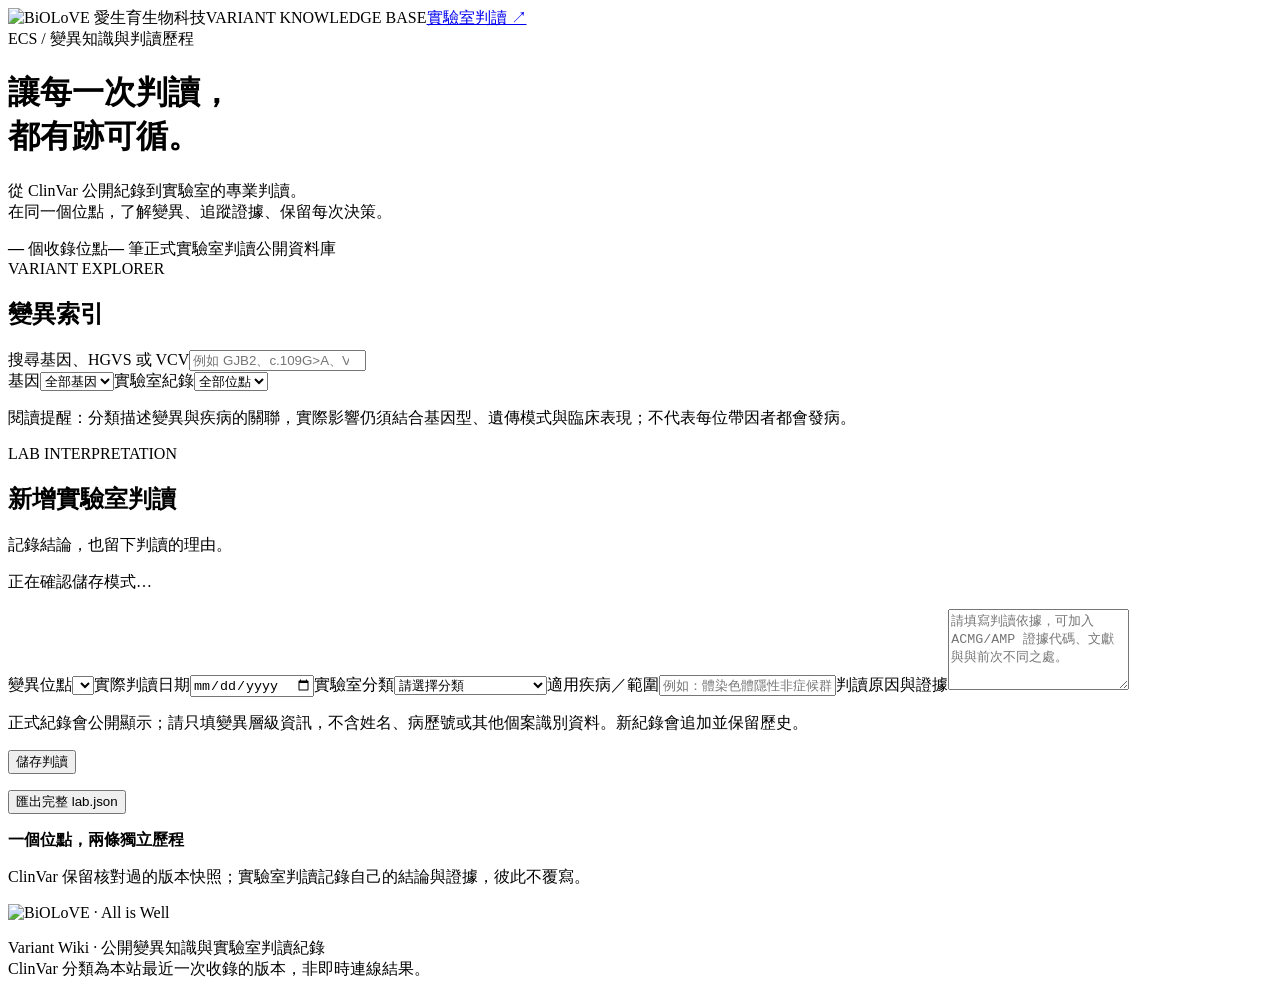
==== template.html @ bb215977 "Publish BiOLoVE Variant Wiki homepage and project guide" ====
<!doctype html>
<html lang="zh-Hant">
<head><meta charset="utf-8"><meta name="viewport" content="width=device-width, initial-scale=1"><title>BiOLoVE｜Variant Wiki 變異判讀資料庫</title><link rel="icon" href="assets/biolove-2.png"><link rel="stylesheet" href="assets/style.css"><script src="assets/app.js" defer></script></head>
<body>
<header class="site-header"><div class="wrap nav"><img class="brand" src="assets/biolove-3.png" alt="BiOLoVE 愛生育生物科技"><span class="nav-title">VARIANT KNOWLEDGE BASE</span><a href="#lab-panel" class="nav-link">實驗室判讀 ↗</a></div></header>
<div class="hero"><div class="wrap"><div class="eyebrow">ECS / 變異知識與判讀歷程</div><h1>讓每一次判讀，<br><span>都有跡可循。</span></h1><p>從 ClinVar 公開紀錄到實驗室的專業判讀。<br>在同一個位點，了解變異、追蹤證據、保留每次決策。</p><div class="hero-meta"><span><b id="variant-total">—</b> 個收錄位點</span><span><b id="lab-total">—</b> 筆正式實驗室判讀</span><span class="public-tag">公開資料庫</span></div></div></div>
<main class="wrap workspace"><div class="index-panel"><div class="section-title"><div class="eyebrow">VARIANT EXPLORER</div><h2>變異索引</h2></div><div class="search-bar"><label for="query">搜尋基因、HGVS 或 VCV</label><input id="query" type="search" placeholder="例如 GJB2、c.109G>A、VCV000017023"><div class="filters"><label>基因<select id="gene-filter"><option value="">全部基因</option></select></label><label>實驗室紀錄<select id="lab-filter"><option value="">全部位點</option><option value="yes">已有判讀</option><option value="no">尚無判讀</option></select></label></div></div><p id="count" role="status"></p><div id="records">
<!-- RECORDS -->
</div><p id="no-results" class="empty" hidden>沒有符合的位點，請更換搜尋字詞或篩選條件。</p><p class="reading-note">閱讀提醒：分類描述變異與疾病的關聯，實際影響仍須結合基因型、遺傳模式與臨床表現；不代表每位帶因者都會發病。</p></div>
<aside id="lab-panel"><div class="form-card"><div class="eyebrow">LAB INTERPRETATION</div><h2>新增實驗室判讀</h2><p class="muted">記錄結論，也留下判讀的理由。</p><p id="storage-mode" role="status" class="mode">正在確認儲存模式…</p><form id="lab-form"><label>變異位點<select id="lab-variant" name="accession" required></select></label><label>實際判讀日期<input id="lab-date" name="date" type="date" required></label><label>實驗室分類<select name="classification" required><option value="">請選擇分類</option><option>Pathogenic</option><option>Likely pathogenic</option><option>Uncertain significance</option><option>Likely benign</option><option>Benign</option></select></label><label>適用疾病／範圍<input name="scope" maxlength="500" placeholder="例如：體染色體隱性非症候群性聽損" required></label><label>判讀原因與證據<textarea name="note" rows="5" maxlength="12000" placeholder="請填寫判讀依據，可加入 ACMG/AMP 證據代碼、文獻與與前次不同之處。" required></textarea></label><p class="form-help">正式紀錄會公開顯示；請只填變異層級資訊，不含姓名、病歷號或其他個案識別資料。新紀錄會追加並保留歷史。</p><button id="save-button" class="primary" type="submit">儲存判讀</button><p id="form-message" role="status" aria-live="polite"></p></form><div class="draft-tools"><button id="export-lab" type="button" class="secondary">匯出完整 lab.json</button><button id="sync-drafts" type="button" class="text-button" hidden>將本機草稿寫入專案</button><p id="draft-count" class="muted"></p></div></div><div class="side-note"><b>一個位點，兩條獨立歷程</b><p>ClinVar 保留核對過的版本快照；實驗室判讀記錄自己的結論與證據，彼此不覆寫。</p></div></aside></main>
<footer class="wrap"><img src="assets/biolove-1.png" alt="BiOLoVE · All is Well"><p>Variant Wiki · 公開變異知識與實驗室判讀紀錄<br>ClinVar 分類為本站最近一次收錄的版本，非即時連線結果。</p></footer>
<!-- STATE -->
</body></html>
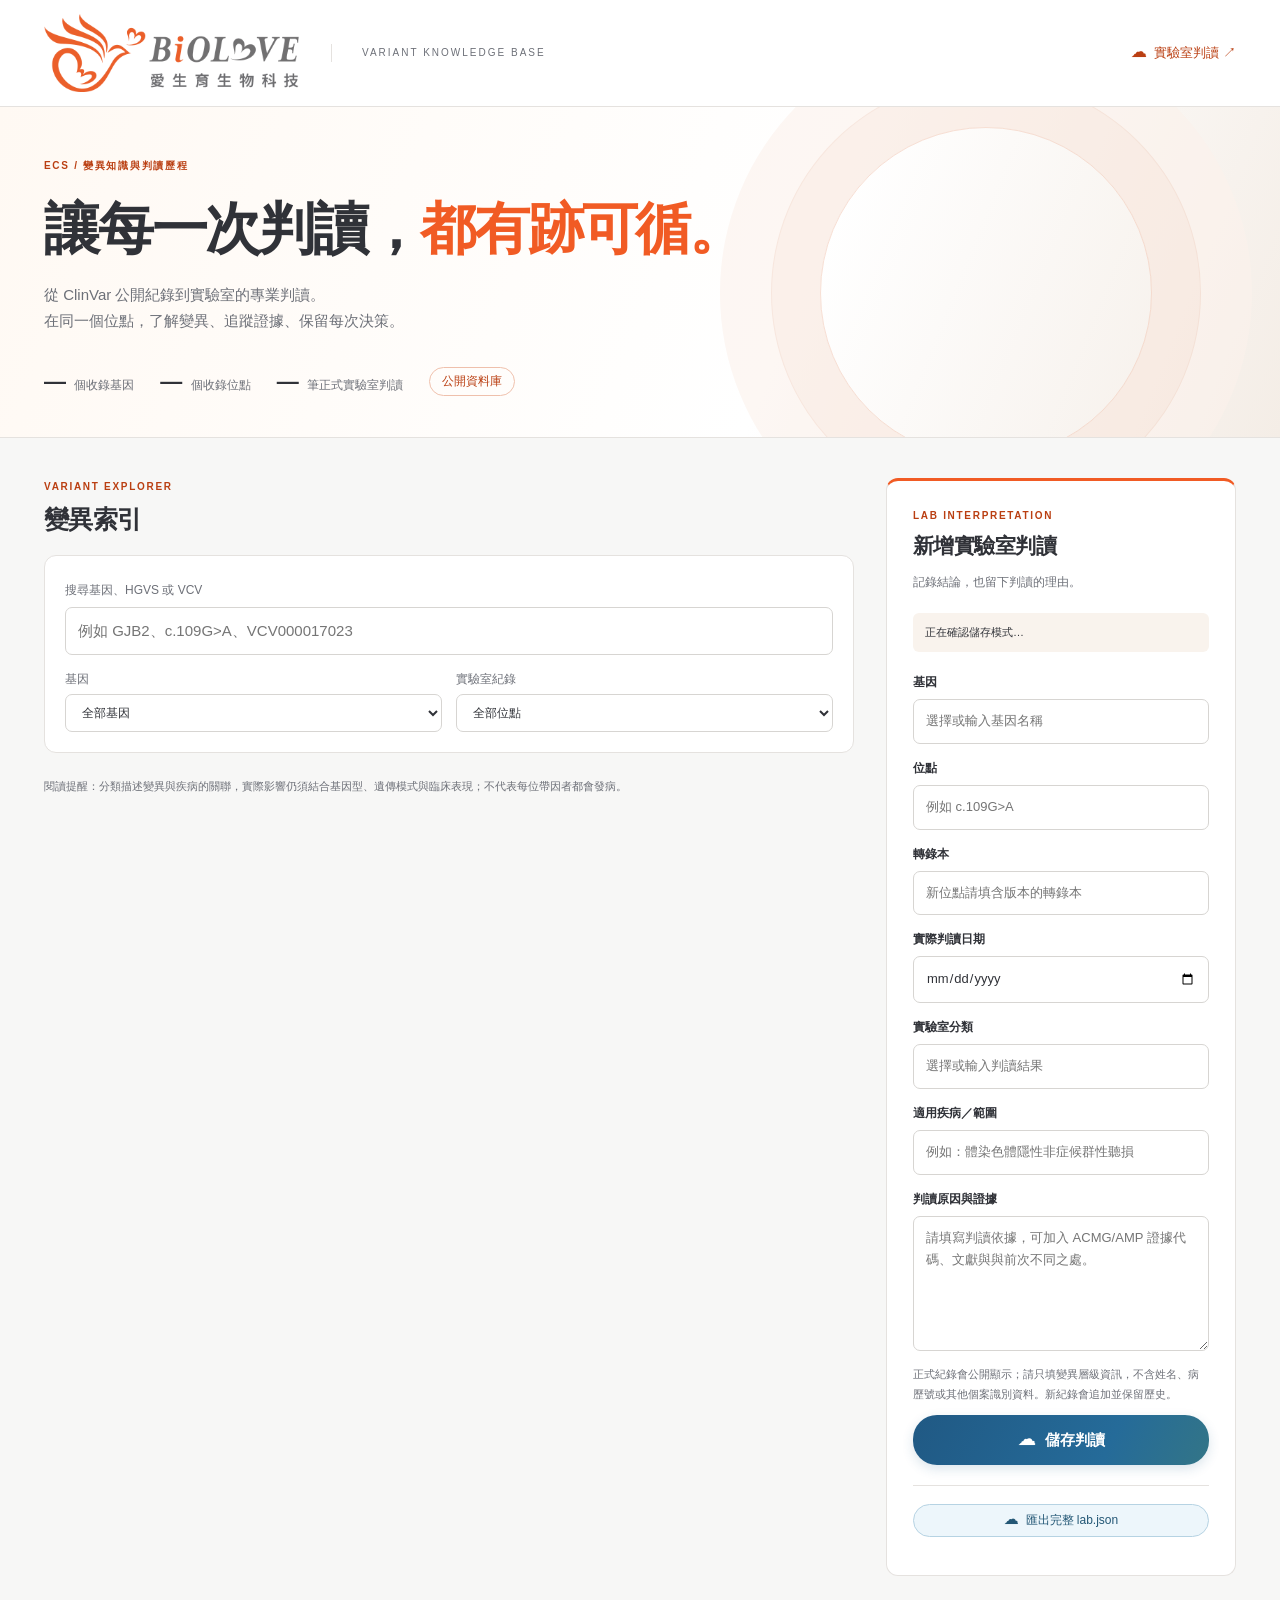
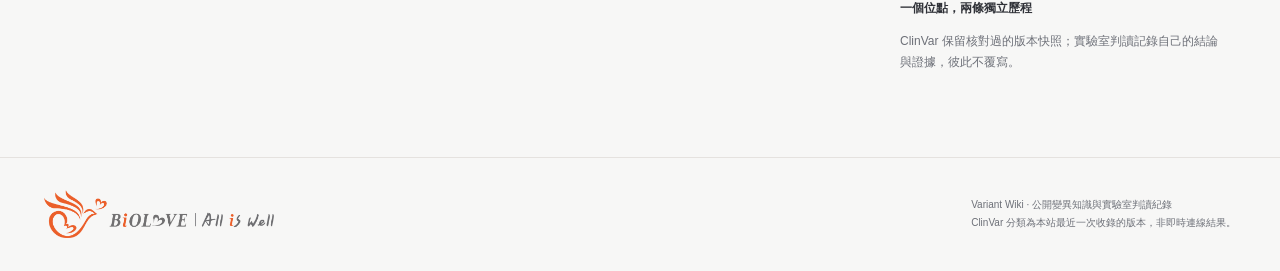
==== commit 76701289: "Support new laboratory variants and gene counts" ====
--- a/template.html
+++ b/template.html
@@ -3,11 +3,13 @@
 <head><meta charset="utf-8"><meta name="viewport" content="width=device-width, initial-scale=1"><title>BiOLoVE｜Variant Wiki 變異判讀資料庫</title><link rel="icon" href="assets/biolove-2.png"><link rel="stylesheet" href="assets/style.css"><script src="assets/app.js" defer></script></head>
 <body>
 <header class="site-header"><div class="wrap nav"><img class="brand" src="assets/biolove-3.png" alt="BiOLoVE 愛生育生物科技"><span class="nav-title">VARIANT KNOWLEDGE BASE</span><a href="#lab-panel" class="nav-link">實驗室判讀 ↗</a></div></header>
-<div class="hero"><div class="wrap"><div class="eyebrow">ECS / 變異知識與判讀歷程</div><h1>讓每一次判讀，<br><span>都有跡可循。</span></h1><p>從 ClinVar 公開紀錄到實驗室的專業判讀。<br>在同一個位點，了解變異、追蹤證據、保留每次決策。</p><div class="hero-meta"><span><b id="variant-total">—</b> 個收錄位點</span><span><b id="lab-total">—</b> 筆正式實驗室判讀</span><span class="public-tag">公開資料庫</span></div></div></div>
+<div class="hero"><div class="wrap"><div class="eyebrow">ECS / 變異知識與判讀歷程</div><h1>讓每一次判讀，<span>都有跡可循。</span></h1><p>從 ClinVar 公開紀錄到實驗室的專業判讀。<br>在同一個位點，了解變異、追蹤證據、保留每次決策。</p><div class="hero-meta"><span><b id="gene-total">—</b> 個收錄基因</span><span><b id="variant-total">—</b> 個收錄位點</span><span><b id="lab-total">—</b> 筆正式實驗室判讀</span><span class="public-tag">公開資料庫</span></div></div></div>
 <main class="wrap workspace"><div class="index-panel"><div class="section-title"><div class="eyebrow">VARIANT EXPLORER</div><h2>變異索引</h2></div><div class="search-bar"><label for="query">搜尋基因、HGVS 或 VCV</label><input id="query" type="search" placeholder="例如 GJB2、c.109G>A、VCV000017023"><div class="filters"><label>基因<select id="gene-filter"><option value="">全部基因</option></select></label><label>實驗室紀錄<select id="lab-filter"><option value="">全部位點</option><option value="yes">已有判讀</option><option value="no">尚無判讀</option></select></label></div></div><p id="count" role="status"></p><div id="records">
 <!-- RECORDS -->
 </div><p id="no-results" class="empty" hidden>沒有符合的位點，請更換搜尋字詞或篩選條件。</p><p class="reading-note">閱讀提醒：分類描述變異與疾病的關聯，實際影響仍須結合基因型、遺傳模式與臨床表現；不代表每位帶因者都會發病。</p></div>
-<aside id="lab-panel"><div class="form-card"><div class="eyebrow">LAB INTERPRETATION</div><h2>新增實驗室判讀</h2><p class="muted">記錄結論，也留下判讀的理由。</p><p id="storage-mode" role="status" class="mode">正在確認儲存模式…</p><form id="lab-form"><label>變異位點<select id="lab-variant" name="accession" required></select></label><label>實際判讀日期<input id="lab-date" name="date" type="date" required></label><label>實驗室分類<select name="classification" required><option value="">請選擇分類</option><option>Pathogenic</option><option>Likely pathogenic</option><option>Uncertain significance</option><option>Likely benign</option><option>Benign</option></select></label><label>適用疾病／範圍<input name="scope" maxlength="500" placeholder="例如：體染色體隱性非症候群性聽損" required></label><label>判讀原因與證據<textarea name="note" rows="5" maxlength="12000" placeholder="請填寫判讀依據，可加入 ACMG/AMP 證據代碼、文獻與與前次不同之處。" required></textarea></label><p class="form-help">正式紀錄會公開顯示；請只填變異層級資訊，不含姓名、病歷號或其他個案識別資料。新紀錄會追加並保留歷史。</p><button id="save-button" class="primary" type="submit">儲存判讀</button><p id="form-message" role="status" aria-live="polite"></p></form><div class="draft-tools"><button id="export-lab" type="button" class="secondary">匯出完整 lab.json</button><button id="sync-drafts" type="button" class="text-button" hidden>將本機草稿寫入專案</button><p id="draft-count" class="muted"></p></div></div><div class="side-note"><b>一個位點，兩條獨立歷程</b><p>ClinVar 保留核對過的版本快照；實驗室判讀記錄自己的結論與證據，彼此不覆寫。</p></div></aside></main>
+<aside id="lab-panel"><div class="form-card"><div class="eyebrow">LAB INTERPRETATION</div><h2>新增實驗室判讀</h2><p class="muted">記錄結論，也留下判讀的理由。</p><p id="storage-mode" role="status" class="mode">正在確認儲存模式…</p><form id="lab-form"><label>基因<input name="gene" list="genes" placeholder="選擇或輸入基因名稱" required maxlength="80"></label><datalist id="genes"></datalist>
+<label>位點<input name="hgvs" list="sites" placeholder="例如 c.109G&gt;A" required maxlength="200"></label><datalist id="sites"></datalist>
+<label>轉錄本<input name="transcript" list="transcripts" placeholder="新位點請填含版本的轉錄本" maxlength="100"></label><datalist id="transcripts"></datalist><label>實際判讀日期<input id="lab-date" name="date" type="date" required></label><label>實驗室分類<input name="classification" required maxlength="200" list="classes" placeholder="選擇或輸入判讀結果"><datalist id="classes"><option>Pathogenic</option><option>Likely pathogenic</option><option>Uncertain significance</option><option>Likely benign</option><option>Benign</option></datalist></label><label>適用疾病／範圍<input name="scope" maxlength="500" placeholder="例如：體染色體隱性非症候群性聽損" required></label><label>判讀原因與證據<textarea name="note" rows="5" maxlength="12000" placeholder="請填寫判讀依據，可加入 ACMG/AMP 證據代碼、文獻與與前次不同之處。" required></textarea></label><p class="form-help">正式紀錄會公開顯示；請只填變異層級資訊，不含姓名、病歷號或其他個案識別資料。新紀錄會追加並保留歷史。</p><button id="save-button" class="primary" type="submit">儲存判讀</button><p id="form-message" role="status" aria-live="polite"></p></form><div class="draft-tools"><button id="export-lab" type="button" class="secondary">匯出完整 lab.json</button><button id="sync-drafts" type="button" class="text-button" hidden>將本機草稿寫入專案</button><p id="draft-count" class="muted"></p></div></div><div class="side-note"><b>一個位點，兩條獨立歷程</b><p>ClinVar 保留核對過的版本快照；實驗室判讀記錄自己的結論與證據，彼此不覆寫。</p></div></aside></main>
 <footer class="wrap"><img src="assets/biolove-1.png" alt="BiOLoVE · All is Well"><p>Variant Wiki · 公開變異知識與實驗室判讀紀錄<br>ClinVar 分類為本站最近一次收錄的版本，非即時連線結果。</p></footer>
 <!-- STATE -->
 </body></html>
--- a/assets/style.css
+++ b/assets/style.css
@@ -0,0 +1,9 @@
+:root{--orange:#f15b24;--orange-dark:#ba3f12;--ink:#303238;--muted:#6d7078;--line:#e5e2df;--warm:#fbf8f5}*{box-sizing:border-box}body{margin:0;color:var(--ink);background:#f7f7f6;font:15px/1.75 -apple-system,BlinkMacSystemFont,"Segoe UI","PingFang TC",sans-serif}button,input,select,textarea{font:inherit}button,a,input,select,textarea{outline-offset:4px}a{color:var(--orange-dark);text-underline-offset:3px}button{cursor:pointer}.wrap{max-width:1380px;margin:auto;padding-left:44px;padding-right:44px}.site-header{background:#fff;border-bottom:1px solid var(--line)}.nav{height:106px;display:flex;align-items:center;gap:32px}.brand{width:255px;height:auto}.nav-title{font-size:10px;letter-spacing:.2em;color:var(--muted);border-left:1px solid var(--line);padding-left:30px}.nav-link{margin-left:auto;font-size:13px;text-decoration:none}.hero{position:relative;background:linear-gradient(112deg,#fff9f3,#fff 62%,#f4ede6);border-bottom:1px solid var(--line);overflow:hidden}.hero .wrap{padding-top:50px;padding-bottom:36px;position:relative;z-index:1}.hero:after{content:"";position:absolute;right:10%;top:20px;width:330px;height:330px;border:1px solid #f4ccba;border-radius:50%;box-shadow:0 0 0 48px #f9e7dd,0 0 0 49px #f3d7c9,0 0 0 100px #fcf2ec;opacity:.6;pointer-events:none}.eyebrow{font-size:10px;font-weight:700;letter-spacing:.17em;color:var(--orange-dark)}h1{font-size:clamp(32px,4.3vw,56px);line-height:1.35;letter-spacing:-.04em;font-weight:650;margin:16px 0}h1 span{color:var(--orange)}.hero p{color:var(--muted);margin:14px 0 28px;position:relative;max-width:600px}.hero-meta{display:flex;align-items:center;gap:26px;font-size:12px;color:var(--muted)}.hero-meta b{color:var(--ink);font-size:22px;margin-right:5px}.public-tag{padding:3px 12px;border:1px solid #efc0ac;border-radius:20px;color:var(--orange-dark)}.workspace{display:grid;grid-template-columns:minmax(0,1fr) 350px;gap:32px;padding-top:40px;padding-bottom:50px}h2{font-size:25px;line-height:1.4;margin:6px 0 18px;letter-spacing:-.025em}h3{font-size:16px;margin:0 0 14px}h4{font-size:14px;margin:5px 0}.search-bar{background:#fff;border:1px solid var(--line);padding:20px;border-radius:12px}.search-bar>label{font-size:12px;color:var(--muted)}input,select,textarea{width:100%;padding:10px 12px;color:var(--ink);background:#fff;border:1px solid #d7d5d2;border-radius:7px;min-width:0}input:focus,select:focus,textarea:focus{border-color:var(--orange);outline:2px solid #f9d1bf}textarea{resize:vertical}.filters{display:flex;gap:14px;margin-top:14px}.filters label{flex:1;font-size:12px;color:var(--muted)}.filters select{display:block;margin-top:4px}#query{margin-top:5px}#count{font-size:12px;color:var(--muted);margin:18px 0 10px}.variant{border:1px solid var(--line);background:#fff;border-radius:12px;margin:12px 0;overflow:hidden}.variant[open]{border-color:#e4bea9;box-shadow:0 4px 20px #47332006}summary{list-style:none;cursor:pointer;display:flex;align-items:start;gap:16px;padding:23px 20px}summary::-webkit-details-marker{display:none}summary:after{content:'＋';color:var(--orange);margin-left:auto;font-size:20px}.variant[open]>summary:after{content:'−'}.gene{font-size:12px;color:var(--orange-dark);background:#fff1e9;padding:3px 9px;border-radius:5px;margin-top:4px;font-weight:700;min-width:63px;text-align:center}.variant-id{flex:1;min-width:0}.variant-id strong{font-family:ui-monospace,monospace;font-size:19px}.variant-id small{display:block;font-size:10px;color:var(--muted);line-height:1.7;margin-top:6px;overflow-wrap:anywhere}.summary-class{max-width:180px;padding-top:4px}.summary-class>small{display:block;margin-top:5px;font-size:10px;color:var(--muted)}.badge{display:inline-block;padding:3px 9px;border-radius:5px;font-size:11px;font-weight:600;line-height:1.6;background:#eee}.red{color:#993e26;background:#fce8df}.amber{color:#8b641e;background:#faf0d6}.green{color:#376a56;background:#e5f0e8}.variant-body{padding:0 24px 26px}.explanation{border-top:1px solid var(--line);padding-top:24px}.explanation p{font-size:14px}.impact{background:var(--warm);border-left:3px solid var(--orange);padding:12px 16px;margin:16px 0}.impact b{font-size:12px;color:var(--orange-dark)}.impact p{margin:5px 0}.context{color:var(--muted)}small{font-size:11px;color:var(--muted)}.comparison{display:grid;grid-template-columns:1fr 1fr;background:#f7f7f6;margin:24px 0;border-radius:8px}.comparison>div{padding:14px 18px}.comparison>div+div{border-left:1px solid var(--line)}.comparison small{display:block;font-size:10px;margin-bottom:5px}.timelines{display:grid;grid-template-columns:1fr 1fr;gap:24px}.timelines>div{min-width:0}.timelines h3 span{color:var(--muted);font-size:11px}.lab-heading{display:flex;flex-wrap:wrap;align-items:baseline;gap:10px;justify-content:space-between}.event{border-left:2px solid #e6d4c8;padding:0 0 3px 14px;margin:18px 0 24px}.event p{font-size:12px;overflow-wrap:anywhere}.event small{font-size:10px}.empty{padding:18px;background:var(--warm);border:1px dashed #ded5ce;border-radius:8px;color:var(--muted);font-size:13px}.multiline{white-space:pre-wrap}.text-button{background:none;border:0;padding:0;color:var(--orange-dark);font-size:12px;text-decoration:underline;text-underline-offset:3px}.form-card{background:#fff;border:1px solid var(--line);border-top:3px solid var(--orange);padding:26px;border-radius:12px}.form-card h2{font-size:21px;margin-bottom:3px}.muted{font-size:12px;color:var(--muted)}.mode{font-size:11px;background:#f9f3ed;padding:10px 12px;border-radius:6px;margin:20px 0}.form-card label{display:block;font-size:12px;font-weight:600;margin:14px 0}.form-card label input,.form-card label select,.form-card label textarea{display:block;margin-top:6px;font-weight:400;font-size:13px}.form-help{font-size:11px;color:var(--muted)}.primary{width:100%;color:#fff;background:var(--orange);border:0;border-radius:7px;padding:12px;font-weight:600}.primary:hover{background:var(--orange-dark)}button:disabled{opacity:.55;cursor:wait}.secondary{width:100%;background:white;border:1px solid var(--line);color:var(--ink);border-radius:6px;padding:9px;font-size:12px}.draft-tools{border-top:1px solid var(--line);margin-top:20px;padding-top:18px}.draft-tools .text-button{margin-top:12px}#form-message{font-size:12px;white-space:pre-wrap}.error{color:#a12623}.success{color:#276343}.side-note{padding:22px 14px;font-size:12px;color:var(--muted)}.side-note b{color:var(--ink)}.reading-note{font-size:11px;color:var(--muted);margin-top:24px}footer{display:flex;align-items:center;justify-content:space-between;border-top:1px solid var(--line);padding-top:28px;padding-bottom:30px;gap:32px}footer img{width:230px;max-width:50%;height:auto}footer p{font-size:10px;color:var(--muted)}[hidden]{display:none!important}.draft-tag{font-size:10px;background:#faeac8;color:#77561f;padding:2px 6px;border-radius:4px}@media(min-width:1100px){aside{align-self:start;position:sticky;top:24px}}@media(max-width:1050px){.wrap{padding-left:24px;padding-right:24px}.workspace{grid-template-columns:minmax(0,1fr) 310px;gap:20px}.nav-title{display:none}.hero:after{right:-100px;opacity:.35}.timelines{grid-template-columns:1fr}.summary-class{max-width:140px}summary{gap:10px;padding:18px 14px}.gene{min-width:0}.form-card{padding:20px}}@media(max-width:760px){.workspace{grid-template-columns:1fr}.nav{height:82px}.brand{width:210px}.nav-link{font-size:11px}.hero .wrap{padding-top:32px}.hero-meta{gap:14px;flex-wrap:wrap}.hero-meta b{font-size:18px}.hero:after{display:none}.summary-class{max-width:130px}.variant-id strong{font-size:16px}.variant-body{padding:0 18px 20px}.comparison>div{padding:12px}.hero p{font-size:13px}.workspace{padding-top:28px}.form-card{padding:24px}footer{flex-direction:column;align-items:start;gap:12px}footer img{max-width:80%}.nav-link{white-space:nowrap}}
+
+.hero h1 {white-space:nowrap;font-size:clamp(18px,5.2vw,56px)}
+.hero-meta {flex-wrap:wrap}
+.primary,.secondary,.nav-link,.add-lab {border-radius:24px}
+.primary {background:linear-gradient(115deg,#205984,#256b99 66%,#337587);box-shadow:0 4px 12px #215d8729}
+.primary:hover {background:#174c70}
+.primary::before,.secondary::before,.add-lab::before,.nav-link::before {content:"☁";display:inline-block;margin-right:.45em;font:1.25em/1 system-ui}
+.secondary,.add-lab {background:#edf6fb;color:#235775;border:1px solid #b6d3e3;padding:5px 12px}
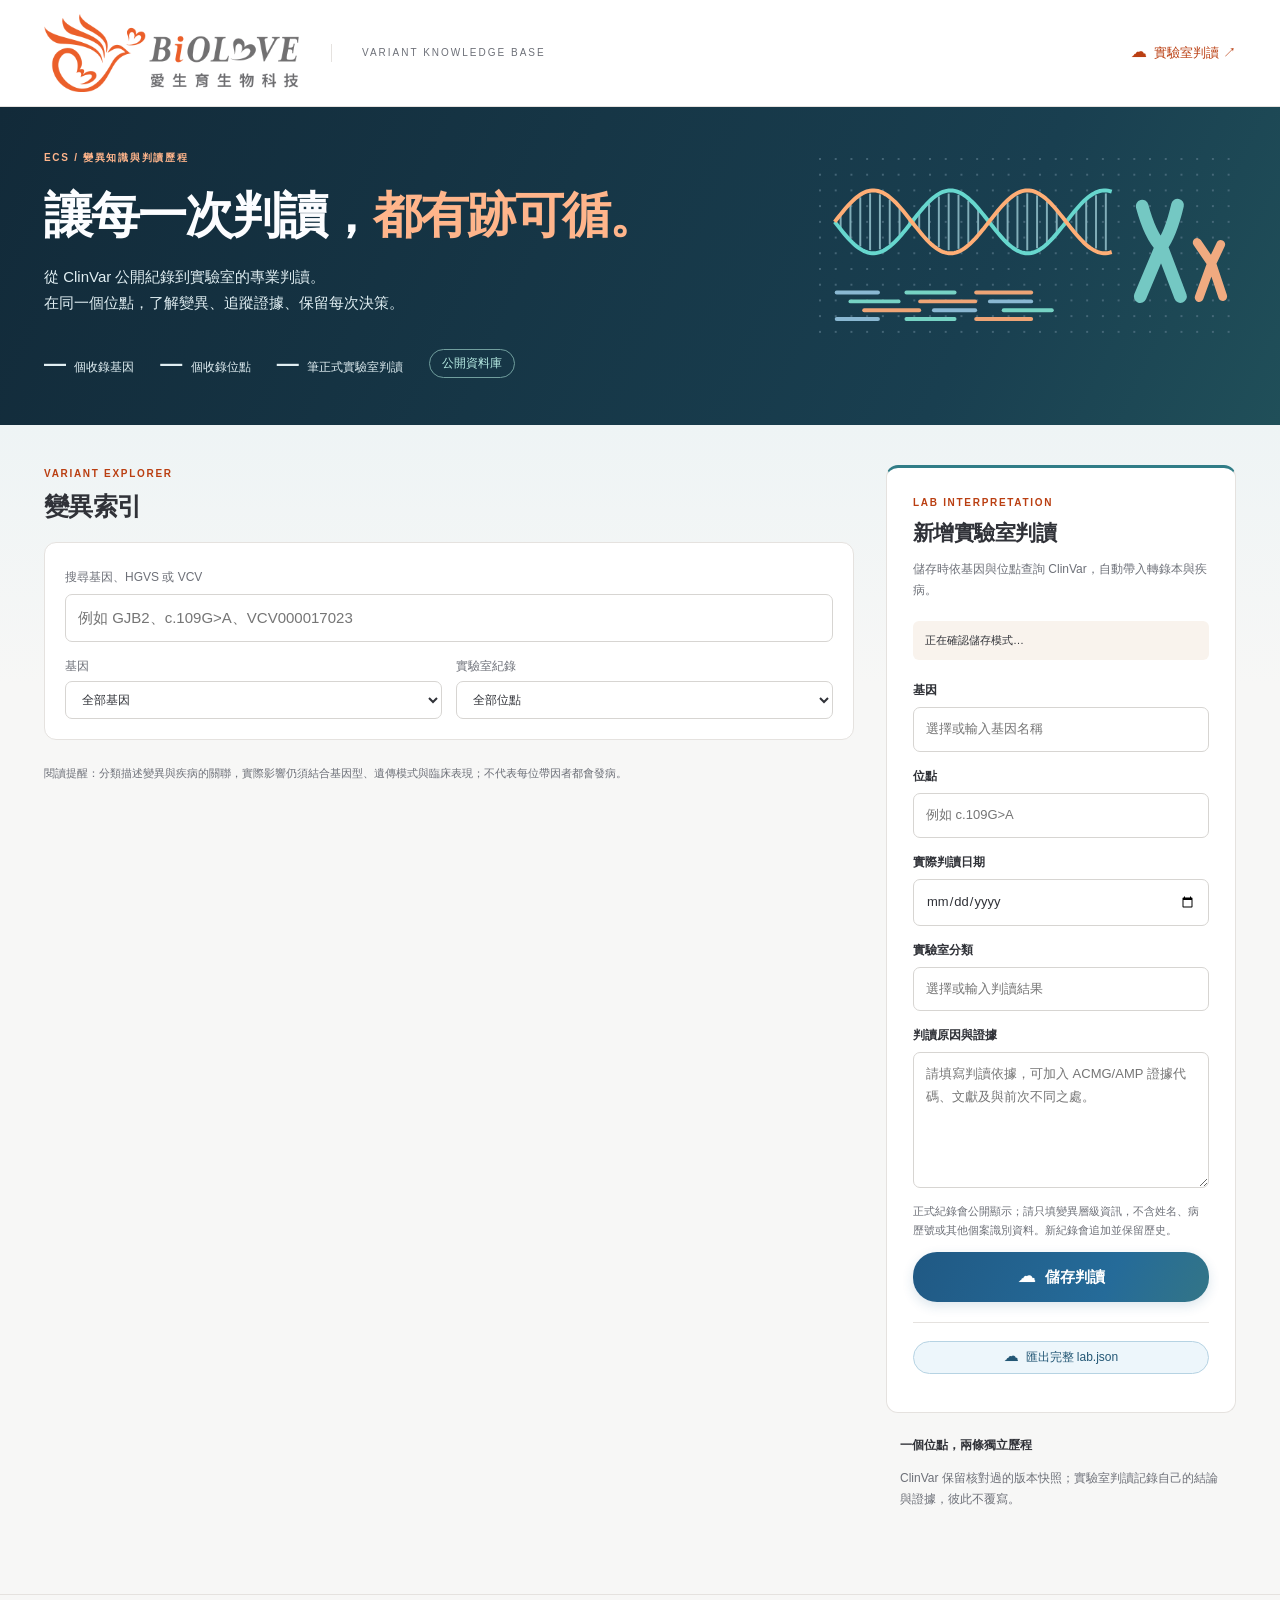
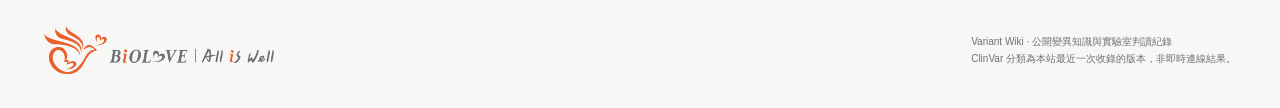
==== commit b66618d1: "Publish genomics design and simplified entry form" ====
--- a/template.html
+++ b/template.html
@@ -1,15 +1,15 @@
 <!doctype html>
 <html lang="zh-Hant">
-<head><meta charset="utf-8"><meta name="viewport" content="width=device-width, initial-scale=1"><title>BiOLoVE｜Variant Wiki 變異判讀資料庫</title><link rel="icon" href="assets/biolove-2.png"><link rel="stylesheet" href="assets/style.css"><script src="assets/app.js" defer></script></head>
+<head><meta charset="utf-8"><meta name="viewport" content="width=device-width, initial-scale=1"><title>BiOLoVE｜Variant Wiki 變異判讀資料庫</title><link rel="icon" href="assets/biolove-2.png"><link rel="stylesheet" href="assets/style.css"><script src="assets/clinvar.js" defer></script><script src="assets/app.js" defer></script></head>
 <body>
 <header class="site-header"><div class="wrap nav"><img class="brand" src="assets/biolove-3.png" alt="BiOLoVE 愛生育生物科技"><span class="nav-title">VARIANT KNOWLEDGE BASE</span><a href="#lab-panel" class="nav-link">實驗室判讀 ↗</a></div></header>
-<div class="hero"><div class="wrap"><div class="eyebrow">ECS / 變異知識與判讀歷程</div><h1>讓每一次判讀，<span>都有跡可循。</span></h1><p>從 ClinVar 公開紀錄到實驗室的專業判讀。<br>在同一個位點，了解變異、追蹤證據、保留每次決策。</p><div class="hero-meta"><span><b id="gene-total">—</b> 個收錄基因</span><span><b id="variant-total">—</b> 個收錄位點</span><span><b id="lab-total">—</b> 筆正式實驗室判讀</span><span class="public-tag">公開資料庫</span></div></div></div>
+<div class="hero"><div class="wrap"><div class="eyebrow">ECS / 變異知識與判讀歷程</div><h1>讓每一次判讀，<span>都有跡可循。</span></h1><p>從 ClinVar 公開紀錄到實驗室的專業判讀。<br>在同一個位點，了解變異、追蹤證據、保留每次決策。</p><svg class="genome-art" viewBox="0 0 430 190" aria-hidden="true"><defs><pattern id="grid" width="16" height="16" patternUnits="userSpaceOnUse"><circle cx="1" cy="1" r="1" fill="#527384"/></pattern></defs><rect width="430" height="190" fill="url(#grid)"/><g fill="none" stroke="#82aeb9" stroke-width="2"><path d="M22 58.1 V71.9"/><path d="M32 47.7 V82.3"/><path d="M42 40.0 V90.0"/><path d="M52 36.2 V93.8"/><path d="M62 37.0 V93.0"/><path d="M72 42.3 V87.7"/><path d="M82 51.1 V78.9"/><path d="M92 62.1 V67.9"/><path d="M102 73.5 V56.5"/><path d="M112 83.6 V46.4"/><path d="M122 90.8 V39.2"/><path d="M132 93.9 V36.1"/><path d="M142 92.5 V37.5"/><path d="M152 86.7 V43.3"/><path d="M162 77.4 V52.6"/><path d="M172 66.3 V63.7"/><path d="M182 54.9 V75.1"/><path d="M192 45.1 V84.9"/><path d="M202 38.4 V91.6"/><path d="M212 36.0 V94.0"/><path d="M222 38.1 V91.9"/><path d="M232 44.5 V85.5"/><path d="M242 54.1 V75.9"/><path d="M252 65.4 V64.6"/><path d="M262 76.7 V53.3"/><path d="M272 86.1 V43.9"/><path d="M282 92.2 V37.8"/><path d="M292 94.0 V36.0"/></g><polyline fill="none" stroke="#67d7ce" stroke-width="4" points="16,65.0 18,67.6 20,70.1 22,72.6 24,75.1 26,77.5 28,79.8 30,82.0 32,84.1 34,86.1 36,88.0 38,89.7 40,91.2 42,92.6 44,93.8 46,94.8 48,95.7 50,96.3 52,96.7 54,97.0 56,97.0 58,96.8 60,96.4 62,95.8 64,95.1 66,94.1 68,92.9 70,91.6 72,90.1 74,88.4 76,86.6 78,84.7 80,82.6 82,80.4 84,78.1 86,75.7 88,73.3 90,70.8 92,68.2 94,65.7 96,63.1 98,60.6 100,58.1 102,55.6 104,53.2 106,50.8 108,48.6 110,46.4 112,44.4 114,42.5 116,40.8 118,39.2 120,37.8 122,36.5 124,35.4 126,34.5 128,33.9 130,33.4 132,33.1 134,33.0 136,33.1 138,33.4 140,34.0 142,34.7 144,35.6 146,36.7 148,38.0 150,39.5 152,41.1 154,42.9 156,44.8 158,46.8 160,49.0 162,51.3 164,53.6 166,56.1 168,58.5 170,61.1 172,63.6 174,66.2 176,68.7 178,71.3 180,73.7 182,76.2 184,78.5 186,80.8 188,83.0 190,85.0 192,87.0 194,88.8 196,90.4 198,91.9 200,93.2 202,94.3 204,95.2 206,96.0 208,96.5 210,96.9 212,97.0 214,96.9 216,96.7 218,96.2 220,95.5 222,94.6 224,93.6 226,92.3 228,90.9 230,89.4 232,87.6 234,85.7 236,83.7 238,81.6 240,79.3 242,77.0 244,74.6 246,72.1 248,69.6 250,67.1 252,64.5 254,62.0 256,59.4 258,56.9 260,54.5 262,52.1 264,49.8 266,47.6 268,45.5 270,43.5 272,41.7 274,40.0 276,38.5 278,37.2 280,36.0 282,35.0 284,34.2 286,33.6 288,33.2 290,33.0 292,33.0 294,33.2 296,33.7 298,34.3"/><polyline fill="none" stroke="#ffae76" stroke-width="4" points="16,65.0 18,62.4 20,59.9 22,57.4 24,54.9 26,52.5 28,50.2 30,48.0 32,45.9 34,43.9 36,42.0 38,40.3 40,38.8 42,37.4 44,36.2 46,35.2 48,34.3 50,33.7 52,33.3 54,33.0 56,33.0 58,33.2 60,33.6 62,34.2 64,34.9 66,35.9 68,37.1 70,38.4 72,39.9 74,41.6 76,43.4 78,45.3 80,47.4 82,49.6 84,51.9 86,54.3 88,56.7 90,59.2 92,61.8 94,64.3 96,66.9 98,69.4 100,71.9 102,74.4 104,76.8 106,79.2 108,81.4 110,83.6 112,85.6 114,87.5 116,89.2 118,90.8 120,92.2 122,93.5 124,94.6 126,95.5 128,96.1 130,96.6 132,96.9 134,97.0 136,96.9 138,96.6 140,96.0 142,95.3 144,94.4 146,93.3 148,92.0 150,90.5 152,88.9 154,87.1 156,85.2 158,83.2 160,81.0 162,78.7 164,76.4 166,73.9 168,71.5 170,68.9 172,66.4 174,63.8 176,61.3 178,58.7 180,56.3 182,53.8 184,51.5 186,49.2 188,47.0 190,45.0 192,43.0 194,41.2 196,39.6 198,38.1 200,36.8 202,35.7 204,34.8 206,34.0 208,33.5 210,33.1 212,33.0 214,33.1 216,33.3 218,33.8 220,34.5 222,35.4 224,36.4 226,37.7 228,39.1 230,40.6 232,42.4 234,44.3 236,46.3 238,48.4 240,50.7 242,53.0 244,55.4 246,57.9 248,60.4 250,62.9 252,65.5 254,68.0 256,70.6 258,73.1 260,75.5 262,77.9 264,80.2 266,82.4 268,84.5 270,86.5 272,88.3 274,90.0 276,91.5 278,92.8 280,94.0 282,95.0 284,95.8 286,96.4 288,96.8 290,97.0 292,97.0 294,96.8 296,96.3 298,95.7"/><rect x="16" y="135" width="46" height="4" rx="2" fill="#8ab8d2"/><rect x="87" y="135" width="53" height="4" rx="2" fill="#76d3c4"/><rect x="158" y="135" width="60" height="4" rx="2" fill="#eda476"/><rect x="30" y="144" width="53" height="4" rx="2" fill="#76d3c4"/><rect x="101" y="144" width="60" height="4" rx="2" fill="#eda476"/><rect x="172" y="144" width="46" height="4" rx="2" fill="#8ab8d2"/><rect x="44" y="153" width="60" height="4" rx="2" fill="#eda476"/><rect x="115" y="153" width="46" height="4" rx="2" fill="#8ab8d2"/><rect x="186" y="153" width="53" height="4" rx="2" fill="#76d3c4"/><rect x="16" y="162" width="46" height="4" rx="2" fill="#8ab8d2"/><rect x="87" y="162" width="53" height="4" rx="2" fill="#76d3c4"/><rect x="158" y="162" width="60" height="4" rx="2" fill="#eda476"/><g fill="none" stroke-linecap="round"><path d="M329 49 Q337 79 349 91 L368 141 M365 48 Q358 78 348 91 L327 141" stroke="#74c8c3" stroke-width="13"/><path d="M385 86 L400 108 L411 141 M409 88 L399 109 L387 142" stroke="#f0aa80" stroke-width="9"/></g></svg><div class="hero-meta"><span><b id="gene-total">—</b> 個收錄基因</span><span><b id="variant-total">—</b> 個收錄位點</span><span><b id="lab-total">—</b> 筆正式實驗室判讀</span><span class="public-tag">公開資料庫</span></div></div></div>
 <main class="wrap workspace"><div class="index-panel"><div class="section-title"><div class="eyebrow">VARIANT EXPLORER</div><h2>變異索引</h2></div><div class="search-bar"><label for="query">搜尋基因、HGVS 或 VCV</label><input id="query" type="search" placeholder="例如 GJB2、c.109G>A、VCV000017023"><div class="filters"><label>基因<select id="gene-filter"><option value="">全部基因</option></select></label><label>實驗室紀錄<select id="lab-filter"><option value="">全部位點</option><option value="yes">已有判讀</option><option value="no">尚無判讀</option></select></label></div></div><p id="count" role="status"></p><div id="records">
 <!-- RECORDS -->
 </div><p id="no-results" class="empty" hidden>沒有符合的位點，請更換搜尋字詞或篩選條件。</p><p class="reading-note">閱讀提醒：分類描述變異與疾病的關聯，實際影響仍須結合基因型、遺傳模式與臨床表現；不代表每位帶因者都會發病。</p></div>
-<aside id="lab-panel"><div class="form-card"><div class="eyebrow">LAB INTERPRETATION</div><h2>新增實驗室判讀</h2><p class="muted">記錄結論，也留下判讀的理由。</p><p id="storage-mode" role="status" class="mode">正在確認儲存模式…</p><form id="lab-form"><label>基因<input name="gene" list="genes" placeholder="選擇或輸入基因名稱" required maxlength="80"></label><datalist id="genes"></datalist>
+<aside id="lab-panel"><div class="form-card"><div class="eyebrow">LAB INTERPRETATION</div><h2>新增實驗室判讀</h2><p class="muted">儲存時依基因與位點查詢 ClinVar，自動帶入轉錄本與疾病。</p><p id="storage-mode" role="status" class="mode">正在確認儲存模式…</p><form id="lab-form"><label>基因<input name="gene" list="genes" placeholder="選擇或輸入基因名稱" required maxlength="80"></label><datalist id="genes"></datalist>
 <label>位點<input name="hgvs" list="sites" placeholder="例如 c.109G&gt;A" required maxlength="200"></label><datalist id="sites"></datalist>
-<label>轉錄本<input name="transcript" list="transcripts" placeholder="新位點請填含版本的轉錄本" maxlength="100"></label><datalist id="transcripts"></datalist><label>實際判讀日期<input id="lab-date" name="date" type="date" required></label><label>實驗室分類<input name="classification" required maxlength="200" list="classes" placeholder="選擇或輸入判讀結果"><datalist id="classes"><option>Pathogenic</option><option>Likely pathogenic</option><option>Uncertain significance</option><option>Likely benign</option><option>Benign</option></datalist></label><label>適用疾病／範圍<input name="scope" maxlength="500" placeholder="例如：體染色體隱性非症候群性聽損" required></label><label>判讀原因與證據<textarea name="note" rows="5" maxlength="12000" placeholder="請填寫判讀依據，可加入 ACMG/AMP 證據代碼、文獻與與前次不同之處。" required></textarea></label><p class="form-help">正式紀錄會公開顯示；請只填變異層級資訊，不含姓名、病歷號或其他個案識別資料。新紀錄會追加並保留歷史。</p><button id="save-button" class="primary" type="submit">儲存判讀</button><p id="form-message" role="status" aria-live="polite"></p></form><div class="draft-tools"><button id="export-lab" type="button" class="secondary">匯出完整 lab.json</button><button id="sync-drafts" type="button" class="text-button" hidden>將本機草稿寫入專案</button><p id="draft-count" class="muted"></p></div></div><div class="side-note"><b>一個位點，兩條獨立歷程</b><p>ClinVar 保留核對過的版本快照；實驗室判讀記錄自己的結論與證據，彼此不覆寫。</p></div></aside></main>
+<label>實際判讀日期<input id="lab-date" name="date" type="date" required></label><label>實驗室分類<input name="classification" required maxlength="200" list="classes" placeholder="選擇或輸入判讀結果"><datalist id="classes"><option>Pathogenic</option><option>Likely pathogenic</option><option>Uncertain significance</option><option>Likely benign</option><option>Benign</option></datalist></label><label>判讀原因與證據<textarea name="note" rows="5" maxlength="12000" placeholder="請填寫判讀依據，可加入 ACMG/AMP 證據代碼、文獻及與前次不同之處。" required></textarea></label><p class="form-help">正式紀錄會公開顯示；請只填變異層級資訊，不含姓名、病歷號或其他個案識別資料。新紀錄會追加並保留歷史。</p><button id="save-button" class="primary" type="submit">儲存判讀</button><p id="form-message" role="status" aria-live="polite"></p></form><div class="draft-tools"><button id="export-lab" type="button" class="secondary">匯出完整 lab.json</button><button id="sync-drafts" type="button" class="text-button" hidden>將本機草稿寫入專案</button><p id="draft-count" class="muted"></p></div></div><div class="side-note"><b>一個位點，兩條獨立歷程</b><p>ClinVar 保留核對過的版本快照；實驗室判讀記錄自己的結論與證據，彼此不覆寫。</p></div></aside></main>
 <footer class="wrap"><img src="assets/biolove-1.png" alt="BiOLoVE · All is Well"><p>Variant Wiki · 公開變異知識與實驗室判讀紀錄<br>ClinVar 分類為本站最近一次收錄的版本，非即時連線結果。</p></footer>
 <!-- STATE -->
 </body></html>
--- a/assets/style.css
+++ b/assets/style.css
@@ -7,3 +7,16 @@
 .primary:hover {background:#174c70}
 .primary::before,.secondary::before,.add-lab::before,.nav-link::before {content:"☁";display:inline-block;margin-right:.45em;font:1.25em/1 system-ui}
 .secondary,.add-lab {background:#edf6fb;color:#235775;border:1px solid #b6d3e3;padding:5px 12px}
+
+.hero {background:linear-gradient(115deg,#122a39,#193f50 75%,#204f59);color:#fcfdff;border:0}
+.hero:after {display:none}
+.hero .eyebrow,.hero h1 span {color:#ffb58b}
+.hero p,.hero-meta,.hero-meta b {color:#e0eef2}
+.hero .public-tag {color:#b7ece4;border-color:#719f9e}
+.hero .wrap {padding-block:42px}
+.genome-art {position:absolute;width:33%;right:3%;top:16%;max-height:190px}
+.hero h1 {font-size:clamp(18px,3.8vw,52px)}
+.workspace {background:linear-gradient(180deg,#eef4f5,transparent 260px)}
+.form-card {border-top-color:#317d87}
+.variant[open] {box-shadow:0 8px 25px #15394912}
+@media(max-width:900px){.genome-art{position:static;display:block;width:min(100%,370px);height:105px;margin:0 0 20px}.hero .wrap{padding-block:24px}.hero p{margin-bottom:8px}}
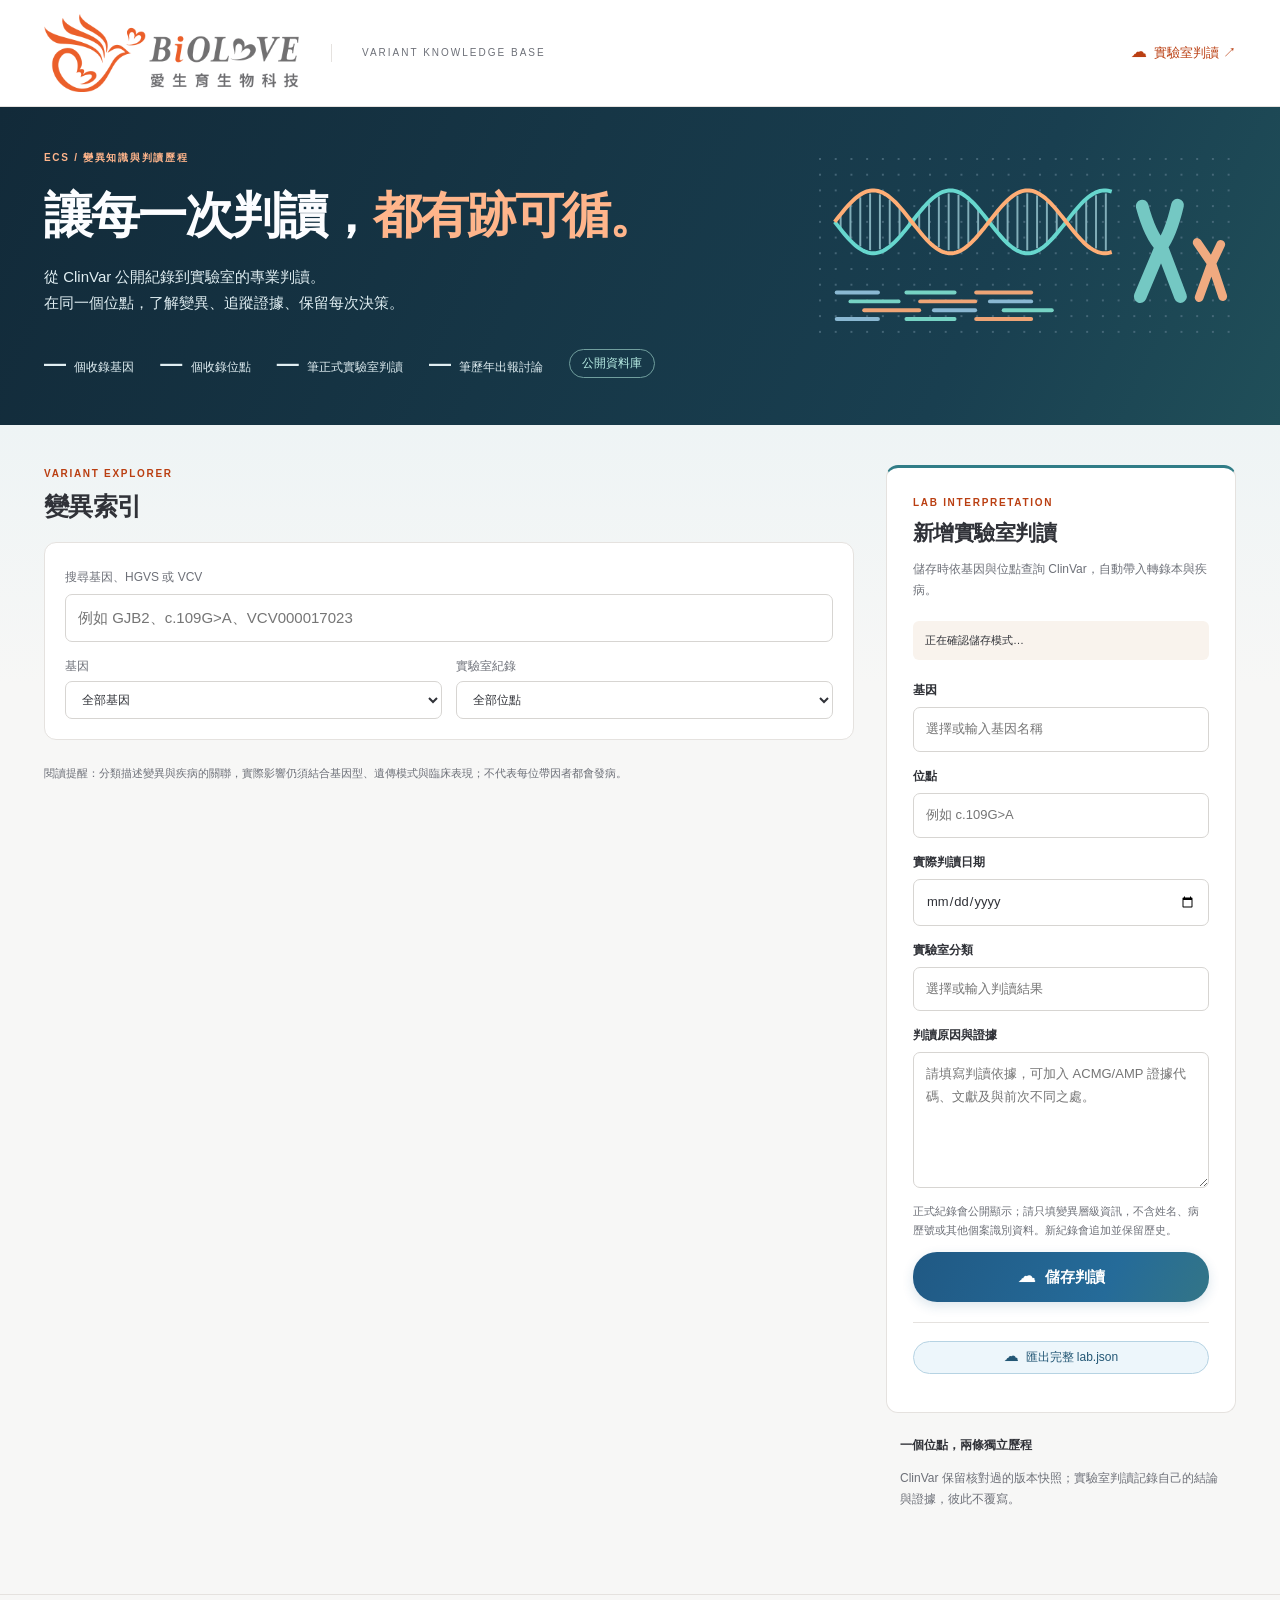
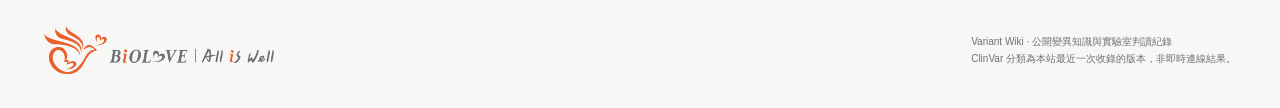
==== commit b6f58e1b: "Publish historical variant discussions" ====
--- a/template.html
+++ b/template.html
@@ -1,9 +1,9 @@
 <!doctype html>
 <html lang="zh-Hant">
-<head><meta charset="utf-8"><meta name="viewport" content="width=device-width, initial-scale=1"><title>BiOLoVE｜Variant Wiki 變異判讀資料庫</title><link rel="icon" href="assets/biolove-2.png"><link rel="stylesheet" href="assets/style.css"><script src="assets/clinvar.js" defer></script><script src="assets/app.js" defer></script></head>
+<head><meta charset="utf-8"><meta name="viewport" content="width=device-width, initial-scale=1"><title>BiOLoVE｜Variant Wiki 變異判讀資料庫</title><link rel="icon" href="assets/biolove-2.png"><link rel="stylesheet" href="assets/style.css?v=archive1"><script src="assets/clinvar.js?v=archive1" defer></script><script src="assets/app.js?v=archive1" defer></script></head>
 <body>
 <header class="site-header"><div class="wrap nav"><img class="brand" src="assets/biolove-3.png" alt="BiOLoVE 愛生育生物科技"><span class="nav-title">VARIANT KNOWLEDGE BASE</span><a href="#lab-panel" class="nav-link">實驗室判讀 ↗</a></div></header>
-<div class="hero"><div class="wrap"><div class="eyebrow">ECS / 變異知識與判讀歷程</div><h1>讓每一次判讀，<span>都有跡可循。</span></h1><p>從 ClinVar 公開紀錄到實驗室的專業判讀。<br>在同一個位點，了解變異、追蹤證據、保留每次決策。</p><svg class="genome-art" viewBox="0 0 430 190" aria-hidden="true"><defs><pattern id="grid" width="16" height="16" patternUnits="userSpaceOnUse"><circle cx="1" cy="1" r="1" fill="#527384"/></pattern></defs><rect width="430" height="190" fill="url(#grid)"/><g fill="none" stroke="#82aeb9" stroke-width="2"><path d="M22 58.1 V71.9"/><path d="M32 47.7 V82.3"/><path d="M42 40.0 V90.0"/><path d="M52 36.2 V93.8"/><path d="M62 37.0 V93.0"/><path d="M72 42.3 V87.7"/><path d="M82 51.1 V78.9"/><path d="M92 62.1 V67.9"/><path d="M102 73.5 V56.5"/><path d="M112 83.6 V46.4"/><path d="M122 90.8 V39.2"/><path d="M132 93.9 V36.1"/><path d="M142 92.5 V37.5"/><path d="M152 86.7 V43.3"/><path d="M162 77.4 V52.6"/><path d="M172 66.3 V63.7"/><path d="M182 54.9 V75.1"/><path d="M192 45.1 V84.9"/><path d="M202 38.4 V91.6"/><path d="M212 36.0 V94.0"/><path d="M222 38.1 V91.9"/><path d="M232 44.5 V85.5"/><path d="M242 54.1 V75.9"/><path d="M252 65.4 V64.6"/><path d="M262 76.7 V53.3"/><path d="M272 86.1 V43.9"/><path d="M282 92.2 V37.8"/><path d="M292 94.0 V36.0"/></g><polyline fill="none" stroke="#67d7ce" stroke-width="4" points="16,65.0 18,67.6 20,70.1 22,72.6 24,75.1 26,77.5 28,79.8 30,82.0 32,84.1 34,86.1 36,88.0 38,89.7 40,91.2 42,92.6 44,93.8 46,94.8 48,95.7 50,96.3 52,96.7 54,97.0 56,97.0 58,96.8 60,96.4 62,95.8 64,95.1 66,94.1 68,92.9 70,91.6 72,90.1 74,88.4 76,86.6 78,84.7 80,82.6 82,80.4 84,78.1 86,75.7 88,73.3 90,70.8 92,68.2 94,65.7 96,63.1 98,60.6 100,58.1 102,55.6 104,53.2 106,50.8 108,48.6 110,46.4 112,44.4 114,42.5 116,40.8 118,39.2 120,37.8 122,36.5 124,35.4 126,34.5 128,33.9 130,33.4 132,33.1 134,33.0 136,33.1 138,33.4 140,34.0 142,34.7 144,35.6 146,36.7 148,38.0 150,39.5 152,41.1 154,42.9 156,44.8 158,46.8 160,49.0 162,51.3 164,53.6 166,56.1 168,58.5 170,61.1 172,63.6 174,66.2 176,68.7 178,71.3 180,73.7 182,76.2 184,78.5 186,80.8 188,83.0 190,85.0 192,87.0 194,88.8 196,90.4 198,91.9 200,93.2 202,94.3 204,95.2 206,96.0 208,96.5 210,96.9 212,97.0 214,96.9 216,96.7 218,96.2 220,95.5 222,94.6 224,93.6 226,92.3 228,90.9 230,89.4 232,87.6 234,85.7 236,83.7 238,81.6 240,79.3 242,77.0 244,74.6 246,72.1 248,69.6 250,67.1 252,64.5 254,62.0 256,59.4 258,56.9 260,54.5 262,52.1 264,49.8 266,47.6 268,45.5 270,43.5 272,41.7 274,40.0 276,38.5 278,37.2 280,36.0 282,35.0 284,34.2 286,33.6 288,33.2 290,33.0 292,33.0 294,33.2 296,33.7 298,34.3"/><polyline fill="none" stroke="#ffae76" stroke-width="4" points="16,65.0 18,62.4 20,59.9 22,57.4 24,54.9 26,52.5 28,50.2 30,48.0 32,45.9 34,43.9 36,42.0 38,40.3 40,38.8 42,37.4 44,36.2 46,35.2 48,34.3 50,33.7 52,33.3 54,33.0 56,33.0 58,33.2 60,33.6 62,34.2 64,34.9 66,35.9 68,37.1 70,38.4 72,39.9 74,41.6 76,43.4 78,45.3 80,47.4 82,49.6 84,51.9 86,54.3 88,56.7 90,59.2 92,61.8 94,64.3 96,66.9 98,69.4 100,71.9 102,74.4 104,76.8 106,79.2 108,81.4 110,83.6 112,85.6 114,87.5 116,89.2 118,90.8 120,92.2 122,93.5 124,94.6 126,95.5 128,96.1 130,96.6 132,96.9 134,97.0 136,96.9 138,96.6 140,96.0 142,95.3 144,94.4 146,93.3 148,92.0 150,90.5 152,88.9 154,87.1 156,85.2 158,83.2 160,81.0 162,78.7 164,76.4 166,73.9 168,71.5 170,68.9 172,66.4 174,63.8 176,61.3 178,58.7 180,56.3 182,53.8 184,51.5 186,49.2 188,47.0 190,45.0 192,43.0 194,41.2 196,39.6 198,38.1 200,36.8 202,35.7 204,34.8 206,34.0 208,33.5 210,33.1 212,33.0 214,33.1 216,33.3 218,33.8 220,34.5 222,35.4 224,36.4 226,37.7 228,39.1 230,40.6 232,42.4 234,44.3 236,46.3 238,48.4 240,50.7 242,53.0 244,55.4 246,57.9 248,60.4 250,62.9 252,65.5 254,68.0 256,70.6 258,73.1 260,75.5 262,77.9 264,80.2 266,82.4 268,84.5 270,86.5 272,88.3 274,90.0 276,91.5 278,92.8 280,94.0 282,95.0 284,95.8 286,96.4 288,96.8 290,97.0 292,97.0 294,96.8 296,96.3 298,95.7"/><rect x="16" y="135" width="46" height="4" rx="2" fill="#8ab8d2"/><rect x="87" y="135" width="53" height="4" rx="2" fill="#76d3c4"/><rect x="158" y="135" width="60" height="4" rx="2" fill="#eda476"/><rect x="30" y="144" width="53" height="4" rx="2" fill="#76d3c4"/><rect x="101" y="144" width="60" height="4" rx="2" fill="#eda476"/><rect x="172" y="144" width="46" height="4" rx="2" fill="#8ab8d2"/><rect x="44" y="153" width="60" height="4" rx="2" fill="#eda476"/><rect x="115" y="153" width="46" height="4" rx="2" fill="#8ab8d2"/><rect x="186" y="153" width="53" height="4" rx="2" fill="#76d3c4"/><rect x="16" y="162" width="46" height="4" rx="2" fill="#8ab8d2"/><rect x="87" y="162" width="53" height="4" rx="2" fill="#76d3c4"/><rect x="158" y="162" width="60" height="4" rx="2" fill="#eda476"/><g fill="none" stroke-linecap="round"><path d="M329 49 Q337 79 349 91 L368 141 M365 48 Q358 78 348 91 L327 141" stroke="#74c8c3" stroke-width="13"/><path d="M385 86 L400 108 L411 141 M409 88 L399 109 L387 142" stroke="#f0aa80" stroke-width="9"/></g></svg><div class="hero-meta"><span><b id="gene-total">—</b> 個收錄基因</span><span><b id="variant-total">—</b> 個收錄位點</span><span><b id="lab-total">—</b> 筆正式實驗室判讀</span><span class="public-tag">公開資料庫</span></div></div></div>
+<div class="hero"><div class="wrap"><div class="eyebrow">ECS / 變異知識與判讀歷程</div><h1>讓每一次判讀，<span>都有跡可循。</span></h1><p>從 ClinVar 公開紀錄到實驗室的專業判讀。<br>在同一個位點，了解變異、追蹤證據、保留每次決策。</p><svg class="genome-art" viewBox="0 0 430 190" aria-hidden="true"><defs><pattern id="grid" width="16" height="16" patternUnits="userSpaceOnUse"><circle cx="1" cy="1" r="1" fill="#527384"/></pattern></defs><rect width="430" height="190" fill="url(#grid)"/><g fill="none" stroke="#82aeb9" stroke-width="2"><path d="M22 58.1 V71.9"/><path d="M32 47.7 V82.3"/><path d="M42 40.0 V90.0"/><path d="M52 36.2 V93.8"/><path d="M62 37.0 V93.0"/><path d="M72 42.3 V87.7"/><path d="M82 51.1 V78.9"/><path d="M92 62.1 V67.9"/><path d="M102 73.5 V56.5"/><path d="M112 83.6 V46.4"/><path d="M122 90.8 V39.2"/><path d="M132 93.9 V36.1"/><path d="M142 92.5 V37.5"/><path d="M152 86.7 V43.3"/><path d="M162 77.4 V52.6"/><path d="M172 66.3 V63.7"/><path d="M182 54.9 V75.1"/><path d="M192 45.1 V84.9"/><path d="M202 38.4 V91.6"/><path d="M212 36.0 V94.0"/><path d="M222 38.1 V91.9"/><path d="M232 44.5 V85.5"/><path d="M242 54.1 V75.9"/><path d="M252 65.4 V64.6"/><path d="M262 76.7 V53.3"/><path d="M272 86.1 V43.9"/><path d="M282 92.2 V37.8"/><path d="M292 94.0 V36.0"/></g><polyline fill="none" stroke="#67d7ce" stroke-width="4" points="16,65.0 18,67.6 20,70.1 22,72.6 24,75.1 26,77.5 28,79.8 30,82.0 32,84.1 34,86.1 36,88.0 38,89.7 40,91.2 42,92.6 44,93.8 46,94.8 48,95.7 50,96.3 52,96.7 54,97.0 56,97.0 58,96.8 60,96.4 62,95.8 64,95.1 66,94.1 68,92.9 70,91.6 72,90.1 74,88.4 76,86.6 78,84.7 80,82.6 82,80.4 84,78.1 86,75.7 88,73.3 90,70.8 92,68.2 94,65.7 96,63.1 98,60.6 100,58.1 102,55.6 104,53.2 106,50.8 108,48.6 110,46.4 112,44.4 114,42.5 116,40.8 118,39.2 120,37.8 122,36.5 124,35.4 126,34.5 128,33.9 130,33.4 132,33.1 134,33.0 136,33.1 138,33.4 140,34.0 142,34.7 144,35.6 146,36.7 148,38.0 150,39.5 152,41.1 154,42.9 156,44.8 158,46.8 160,49.0 162,51.3 164,53.6 166,56.1 168,58.5 170,61.1 172,63.6 174,66.2 176,68.7 178,71.3 180,73.7 182,76.2 184,78.5 186,80.8 188,83.0 190,85.0 192,87.0 194,88.8 196,90.4 198,91.9 200,93.2 202,94.3 204,95.2 206,96.0 208,96.5 210,96.9 212,97.0 214,96.9 216,96.7 218,96.2 220,95.5 222,94.6 224,93.6 226,92.3 228,90.9 230,89.4 232,87.6 234,85.7 236,83.7 238,81.6 240,79.3 242,77.0 244,74.6 246,72.1 248,69.6 250,67.1 252,64.5 254,62.0 256,59.4 258,56.9 260,54.5 262,52.1 264,49.8 266,47.6 268,45.5 270,43.5 272,41.7 274,40.0 276,38.5 278,37.2 280,36.0 282,35.0 284,34.2 286,33.6 288,33.2 290,33.0 292,33.0 294,33.2 296,33.7 298,34.3"/><polyline fill="none" stroke="#ffae76" stroke-width="4" points="16,65.0 18,62.4 20,59.9 22,57.4 24,54.9 26,52.5 28,50.2 30,48.0 32,45.9 34,43.9 36,42.0 38,40.3 40,38.8 42,37.4 44,36.2 46,35.2 48,34.3 50,33.7 52,33.3 54,33.0 56,33.0 58,33.2 60,33.6 62,34.2 64,34.9 66,35.9 68,37.1 70,38.4 72,39.9 74,41.6 76,43.4 78,45.3 80,47.4 82,49.6 84,51.9 86,54.3 88,56.7 90,59.2 92,61.8 94,64.3 96,66.9 98,69.4 100,71.9 102,74.4 104,76.8 106,79.2 108,81.4 110,83.6 112,85.6 114,87.5 116,89.2 118,90.8 120,92.2 122,93.5 124,94.6 126,95.5 128,96.1 130,96.6 132,96.9 134,97.0 136,96.9 138,96.6 140,96.0 142,95.3 144,94.4 146,93.3 148,92.0 150,90.5 152,88.9 154,87.1 156,85.2 158,83.2 160,81.0 162,78.7 164,76.4 166,73.9 168,71.5 170,68.9 172,66.4 174,63.8 176,61.3 178,58.7 180,56.3 182,53.8 184,51.5 186,49.2 188,47.0 190,45.0 192,43.0 194,41.2 196,39.6 198,38.1 200,36.8 202,35.7 204,34.8 206,34.0 208,33.5 210,33.1 212,33.0 214,33.1 216,33.3 218,33.8 220,34.5 222,35.4 224,36.4 226,37.7 228,39.1 230,40.6 232,42.4 234,44.3 236,46.3 238,48.4 240,50.7 242,53.0 244,55.4 246,57.9 248,60.4 250,62.9 252,65.5 254,68.0 256,70.6 258,73.1 260,75.5 262,77.9 264,80.2 266,82.4 268,84.5 270,86.5 272,88.3 274,90.0 276,91.5 278,92.8 280,94.0 282,95.0 284,95.8 286,96.4 288,96.8 290,97.0 292,97.0 294,96.8 296,96.3 298,95.7"/><rect x="16" y="135" width="46" height="4" rx="2" fill="#8ab8d2"/><rect x="87" y="135" width="53" height="4" rx="2" fill="#76d3c4"/><rect x="158" y="135" width="60" height="4" rx="2" fill="#eda476"/><rect x="30" y="144" width="53" height="4" rx="2" fill="#76d3c4"/><rect x="101" y="144" width="60" height="4" rx="2" fill="#eda476"/><rect x="172" y="144" width="46" height="4" rx="2" fill="#8ab8d2"/><rect x="44" y="153" width="60" height="4" rx="2" fill="#eda476"/><rect x="115" y="153" width="46" height="4" rx="2" fill="#8ab8d2"/><rect x="186" y="153" width="53" height="4" rx="2" fill="#76d3c4"/><rect x="16" y="162" width="46" height="4" rx="2" fill="#8ab8d2"/><rect x="87" y="162" width="53" height="4" rx="2" fill="#76d3c4"/><rect x="158" y="162" width="60" height="4" rx="2" fill="#eda476"/><g fill="none" stroke-linecap="round"><path d="M329 49 Q337 79 349 91 L368 141 M365 48 Q358 78 348 91 L327 141" stroke="#74c8c3" stroke-width="13"/><path d="M385 86 L400 108 L411 141 M409 88 L399 109 L387 142" stroke="#f0aa80" stroke-width="9"/></g></svg><div class="hero-meta"><span><b id="gene-total">—</b> 個收錄基因</span><span><b id="variant-total">—</b> 個收錄位點</span><span><b id="lab-total">—</b> 筆正式實驗室判讀</span><span><b id="archive-total">—</b> 筆歷年出報討論</span><span class="public-tag">公開資料庫</span></div></div></div>
 <main class="wrap workspace"><div class="index-panel"><div class="section-title"><div class="eyebrow">VARIANT EXPLORER</div><h2>變異索引</h2></div><div class="search-bar"><label for="query">搜尋基因、HGVS 或 VCV</label><input id="query" type="search" placeholder="例如 GJB2、c.109G>A、VCV000017023"><div class="filters"><label>基因<select id="gene-filter"><option value="">全部基因</option></select></label><label>實驗室紀錄<select id="lab-filter"><option value="">全部位點</option><option value="yes">已有判讀</option><option value="no">尚無判讀</option></select></label></div></div><p id="count" role="status"></p><div id="records">
 <!-- RECORDS -->
 </div><p id="no-results" class="empty" hidden>沒有符合的位點，請更換搜尋字詞或篩選條件。</p><p class="reading-note">閱讀提醒：分類描述變異與疾病的關聯，實際影響仍須結合基因型、遺傳模式與臨床表現；不代表每位帶因者都會發病。</p></div>
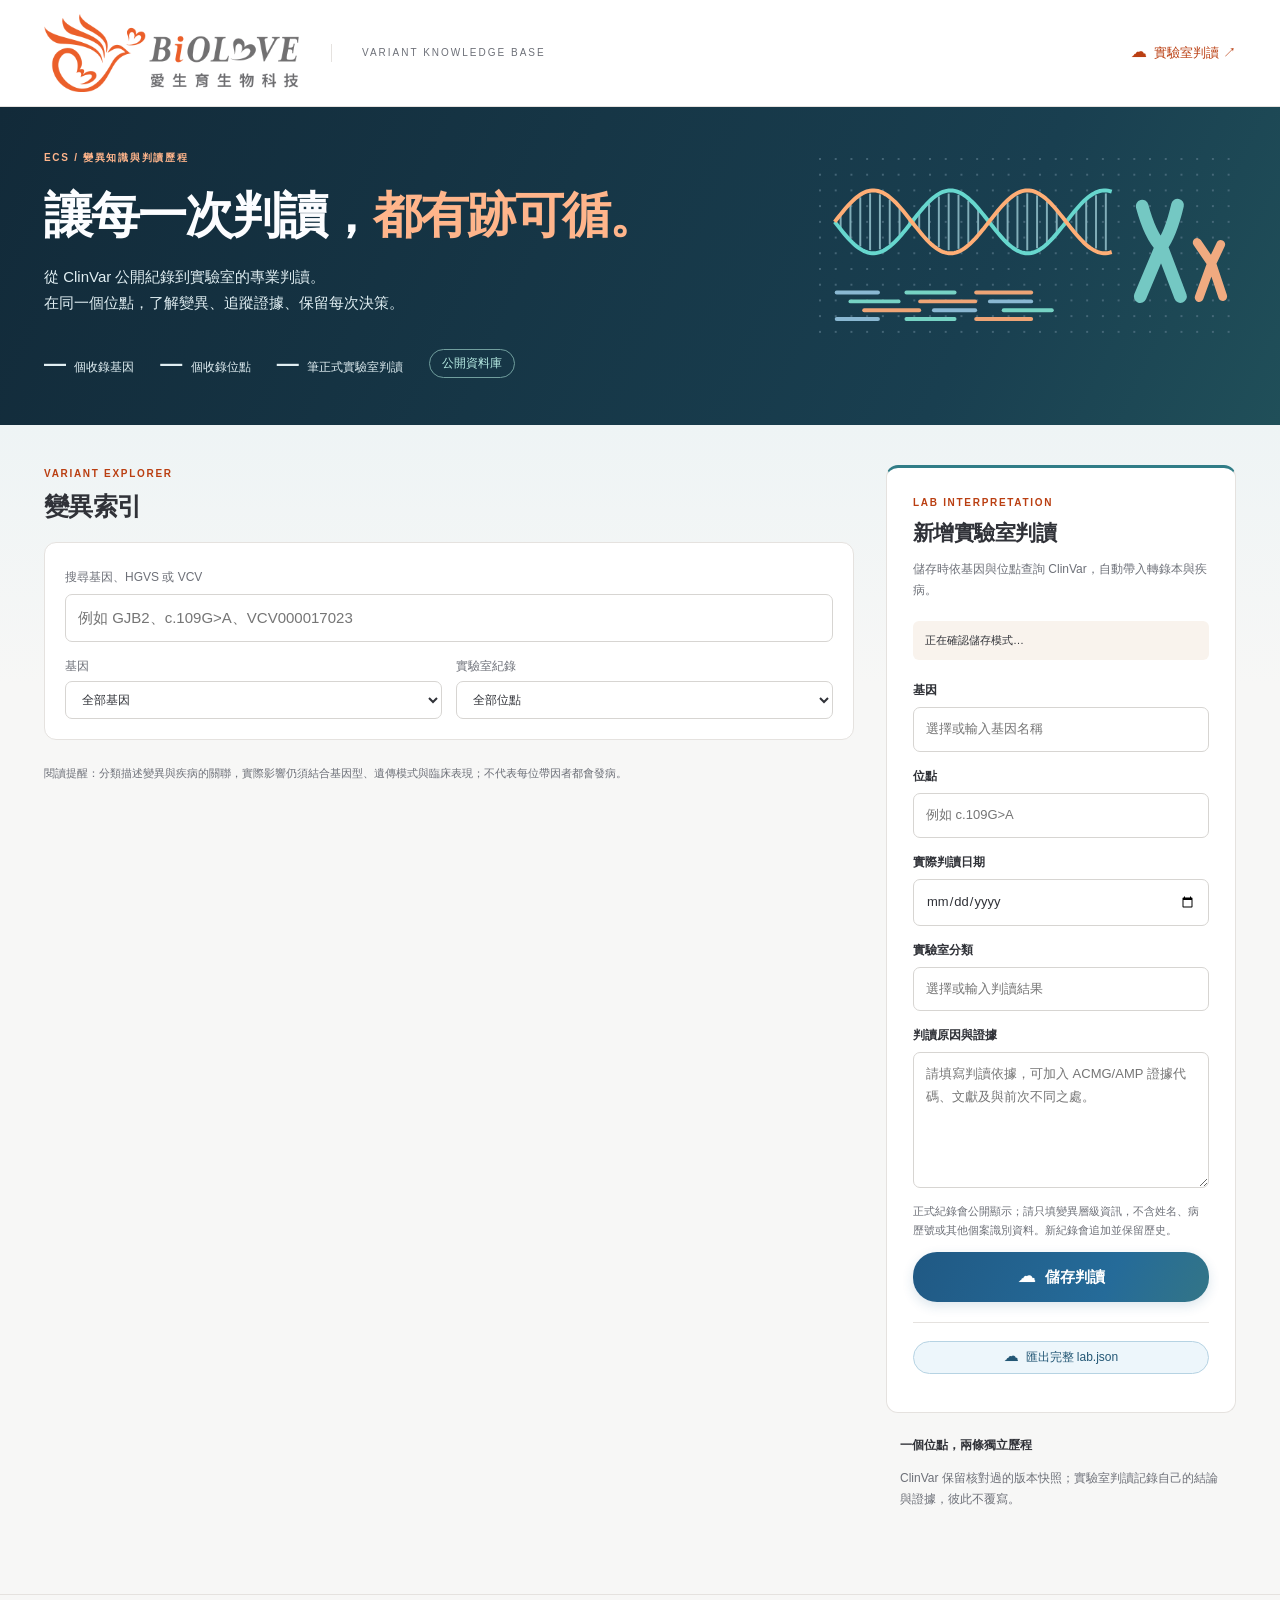
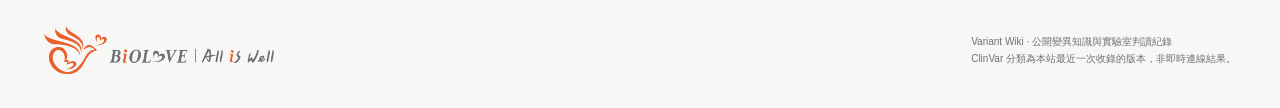
==== commit c596c690: "更新首頁與實驗室判讀維護規則" ====
--- a/template.html
+++ b/template.html
@@ -1,9 +1,9 @@
 <!doctype html>
 <html lang="zh-Hant">
-<head><meta charset="utf-8"><meta name="viewport" content="width=device-width, initial-scale=1"><title>BiOLoVE｜Variant Wiki 變異判讀資料庫</title><link rel="icon" href="assets/biolove-2.png"><link rel="stylesheet" href="assets/style.css?v=archive1"><script src="assets/clinvar.js?v=archive1" defer></script><script src="assets/app.js?v=archive1" defer></script></head>
+<head><meta charset="utf-8"><meta name="viewport" content="width=device-width, initial-scale=1"><title>BiOLoVE｜Variant Wiki 變異判讀資料庫</title><link rel="icon" href="assets/biolove-2.png"><link rel="stylesheet" href="assets/style.css?v=archive1"><script src="assets/clinvar.js?v=archive1" defer></script><script src="assets/app.js?v=formal117" defer></script></head>
 <body>
 <header class="site-header"><div class="wrap nav"><img class="brand" src="assets/biolove-3.png" alt="BiOLoVE 愛生育生物科技"><span class="nav-title">VARIANT KNOWLEDGE BASE</span><a href="#lab-panel" class="nav-link">實驗室判讀 ↗</a></div></header>
-<div class="hero"><div class="wrap"><div class="eyebrow">ECS / 變異知識與判讀歷程</div><h1>讓每一次判讀，<span>都有跡可循。</span></h1><p>從 ClinVar 公開紀錄到實驗室的專業判讀。<br>在同一個位點，了解變異、追蹤證據、保留每次決策。</p><svg class="genome-art" viewBox="0 0 430 190" aria-hidden="true"><defs><pattern id="grid" width="16" height="16" patternUnits="userSpaceOnUse"><circle cx="1" cy="1" r="1" fill="#527384"/></pattern></defs><rect width="430" height="190" fill="url(#grid)"/><g fill="none" stroke="#82aeb9" stroke-width="2"><path d="M22 58.1 V71.9"/><path d="M32 47.7 V82.3"/><path d="M42 40.0 V90.0"/><path d="M52 36.2 V93.8"/><path d="M62 37.0 V93.0"/><path d="M72 42.3 V87.7"/><path d="M82 51.1 V78.9"/><path d="M92 62.1 V67.9"/><path d="M102 73.5 V56.5"/><path d="M112 83.6 V46.4"/><path d="M122 90.8 V39.2"/><path d="M132 93.9 V36.1"/><path d="M142 92.5 V37.5"/><path d="M152 86.7 V43.3"/><path d="M162 77.4 V52.6"/><path d="M172 66.3 V63.7"/><path d="M182 54.9 V75.1"/><path d="M192 45.1 V84.9"/><path d="M202 38.4 V91.6"/><path d="M212 36.0 V94.0"/><path d="M222 38.1 V91.9"/><path d="M232 44.5 V85.5"/><path d="M242 54.1 V75.9"/><path d="M252 65.4 V64.6"/><path d="M262 76.7 V53.3"/><path d="M272 86.1 V43.9"/><path d="M282 92.2 V37.8"/><path d="M292 94.0 V36.0"/></g><polyline fill="none" stroke="#67d7ce" stroke-width="4" points="16,65.0 18,67.6 20,70.1 22,72.6 24,75.1 26,77.5 28,79.8 30,82.0 32,84.1 34,86.1 36,88.0 38,89.7 40,91.2 42,92.6 44,93.8 46,94.8 48,95.7 50,96.3 52,96.7 54,97.0 56,97.0 58,96.8 60,96.4 62,95.8 64,95.1 66,94.1 68,92.9 70,91.6 72,90.1 74,88.4 76,86.6 78,84.7 80,82.6 82,80.4 84,78.1 86,75.7 88,73.3 90,70.8 92,68.2 94,65.7 96,63.1 98,60.6 100,58.1 102,55.6 104,53.2 106,50.8 108,48.6 110,46.4 112,44.4 114,42.5 116,40.8 118,39.2 120,37.8 122,36.5 124,35.4 126,34.5 128,33.9 130,33.4 132,33.1 134,33.0 136,33.1 138,33.4 140,34.0 142,34.7 144,35.6 146,36.7 148,38.0 150,39.5 152,41.1 154,42.9 156,44.8 158,46.8 160,49.0 162,51.3 164,53.6 166,56.1 168,58.5 170,61.1 172,63.6 174,66.2 176,68.7 178,71.3 180,73.7 182,76.2 184,78.5 186,80.8 188,83.0 190,85.0 192,87.0 194,88.8 196,90.4 198,91.9 200,93.2 202,94.3 204,95.2 206,96.0 208,96.5 210,96.9 212,97.0 214,96.9 216,96.7 218,96.2 220,95.5 222,94.6 224,93.6 226,92.3 228,90.9 230,89.4 232,87.6 234,85.7 236,83.7 238,81.6 240,79.3 242,77.0 244,74.6 246,72.1 248,69.6 250,67.1 252,64.5 254,62.0 256,59.4 258,56.9 260,54.5 262,52.1 264,49.8 266,47.6 268,45.5 270,43.5 272,41.7 274,40.0 276,38.5 278,37.2 280,36.0 282,35.0 284,34.2 286,33.6 288,33.2 290,33.0 292,33.0 294,33.2 296,33.7 298,34.3"/><polyline fill="none" stroke="#ffae76" stroke-width="4" points="16,65.0 18,62.4 20,59.9 22,57.4 24,54.9 26,52.5 28,50.2 30,48.0 32,45.9 34,43.9 36,42.0 38,40.3 40,38.8 42,37.4 44,36.2 46,35.2 48,34.3 50,33.7 52,33.3 54,33.0 56,33.0 58,33.2 60,33.6 62,34.2 64,34.9 66,35.9 68,37.1 70,38.4 72,39.9 74,41.6 76,43.4 78,45.3 80,47.4 82,49.6 84,51.9 86,54.3 88,56.7 90,59.2 92,61.8 94,64.3 96,66.9 98,69.4 100,71.9 102,74.4 104,76.8 106,79.2 108,81.4 110,83.6 112,85.6 114,87.5 116,89.2 118,90.8 120,92.2 122,93.5 124,94.6 126,95.5 128,96.1 130,96.6 132,96.9 134,97.0 136,96.9 138,96.6 140,96.0 142,95.3 144,94.4 146,93.3 148,92.0 150,90.5 152,88.9 154,87.1 156,85.2 158,83.2 160,81.0 162,78.7 164,76.4 166,73.9 168,71.5 170,68.9 172,66.4 174,63.8 176,61.3 178,58.7 180,56.3 182,53.8 184,51.5 186,49.2 188,47.0 190,45.0 192,43.0 194,41.2 196,39.6 198,38.1 200,36.8 202,35.7 204,34.8 206,34.0 208,33.5 210,33.1 212,33.0 214,33.1 216,33.3 218,33.8 220,34.5 222,35.4 224,36.4 226,37.7 228,39.1 230,40.6 232,42.4 234,44.3 236,46.3 238,48.4 240,50.7 242,53.0 244,55.4 246,57.9 248,60.4 250,62.9 252,65.5 254,68.0 256,70.6 258,73.1 260,75.5 262,77.9 264,80.2 266,82.4 268,84.5 270,86.5 272,88.3 274,90.0 276,91.5 278,92.8 280,94.0 282,95.0 284,95.8 286,96.4 288,96.8 290,97.0 292,97.0 294,96.8 296,96.3 298,95.7"/><rect x="16" y="135" width="46" height="4" rx="2" fill="#8ab8d2"/><rect x="87" y="135" width="53" height="4" rx="2" fill="#76d3c4"/><rect x="158" y="135" width="60" height="4" rx="2" fill="#eda476"/><rect x="30" y="144" width="53" height="4" rx="2" fill="#76d3c4"/><rect x="101" y="144" width="60" height="4" rx="2" fill="#eda476"/><rect x="172" y="144" width="46" height="4" rx="2" fill="#8ab8d2"/><rect x="44" y="153" width="60" height="4" rx="2" fill="#eda476"/><rect x="115" y="153" width="46" height="4" rx="2" fill="#8ab8d2"/><rect x="186" y="153" width="53" height="4" rx="2" fill="#76d3c4"/><rect x="16" y="162" width="46" height="4" rx="2" fill="#8ab8d2"/><rect x="87" y="162" width="53" height="4" rx="2" fill="#76d3c4"/><rect x="158" y="162" width="60" height="4" rx="2" fill="#eda476"/><g fill="none" stroke-linecap="round"><path d="M329 49 Q337 79 349 91 L368 141 M365 48 Q358 78 348 91 L327 141" stroke="#74c8c3" stroke-width="13"/><path d="M385 86 L400 108 L411 141 M409 88 L399 109 L387 142" stroke="#f0aa80" stroke-width="9"/></g></svg><div class="hero-meta"><span><b id="gene-total">—</b> 個收錄基因</span><span><b id="variant-total">—</b> 個收錄位點</span><span><b id="lab-total">—</b> 筆正式實驗室判讀</span><span><b id="archive-total">—</b> 筆歷年出報討論</span><span class="public-tag">公開資料庫</span></div></div></div>
+<div class="hero"><div class="wrap"><div class="eyebrow">ECS / 變異知識與判讀歷程</div><h1>讓每一次判讀，<span>都有跡可循。</span></h1><p>從 ClinVar 公開紀錄到實驗室的專業判讀。<br>在同一個位點，了解變異、追蹤證據、保留每次決策。</p><svg class="genome-art" viewBox="0 0 430 190" aria-hidden="true"><defs><pattern id="grid" width="16" height="16" patternUnits="userSpaceOnUse"><circle cx="1" cy="1" r="1" fill="#527384"/></pattern></defs><rect width="430" height="190" fill="url(#grid)"/><g fill="none" stroke="#82aeb9" stroke-width="2"><path d="M22 58.1 V71.9"/><path d="M32 47.7 V82.3"/><path d="M42 40.0 V90.0"/><path d="M52 36.2 V93.8"/><path d="M62 37.0 V93.0"/><path d="M72 42.3 V87.7"/><path d="M82 51.1 V78.9"/><path d="M92 62.1 V67.9"/><path d="M102 73.5 V56.5"/><path d="M112 83.6 V46.4"/><path d="M122 90.8 V39.2"/><path d="M132 93.9 V36.1"/><path d="M142 92.5 V37.5"/><path d="M152 86.7 V43.3"/><path d="M162 77.4 V52.6"/><path d="M172 66.3 V63.7"/><path d="M182 54.9 V75.1"/><path d="M192 45.1 V84.9"/><path d="M202 38.4 V91.6"/><path d="M212 36.0 V94.0"/><path d="M222 38.1 V91.9"/><path d="M232 44.5 V85.5"/><path d="M242 54.1 V75.9"/><path d="M252 65.4 V64.6"/><path d="M262 76.7 V53.3"/><path d="M272 86.1 V43.9"/><path d="M282 92.2 V37.8"/><path d="M292 94.0 V36.0"/></g><polyline fill="none" stroke="#67d7ce" stroke-width="4" points="16,65.0 18,67.6 20,70.1 22,72.6 24,75.1 26,77.5 28,79.8 30,82.0 32,84.1 34,86.1 36,88.0 38,89.7 40,91.2 42,92.6 44,93.8 46,94.8 48,95.7 50,96.3 52,96.7 54,97.0 56,97.0 58,96.8 60,96.4 62,95.8 64,95.1 66,94.1 68,92.9 70,91.6 72,90.1 74,88.4 76,86.6 78,84.7 80,82.6 82,80.4 84,78.1 86,75.7 88,73.3 90,70.8 92,68.2 94,65.7 96,63.1 98,60.6 100,58.1 102,55.6 104,53.2 106,50.8 108,48.6 110,46.4 112,44.4 114,42.5 116,40.8 118,39.2 120,37.8 122,36.5 124,35.4 126,34.5 128,33.9 130,33.4 132,33.1 134,33.0 136,33.1 138,33.4 140,34.0 142,34.7 144,35.6 146,36.7 148,38.0 150,39.5 152,41.1 154,42.9 156,44.8 158,46.8 160,49.0 162,51.3 164,53.6 166,56.1 168,58.5 170,61.1 172,63.6 174,66.2 176,68.7 178,71.3 180,73.7 182,76.2 184,78.5 186,80.8 188,83.0 190,85.0 192,87.0 194,88.8 196,90.4 198,91.9 200,93.2 202,94.3 204,95.2 206,96.0 208,96.5 210,96.9 212,97.0 214,96.9 216,96.7 218,96.2 220,95.5 222,94.6 224,93.6 226,92.3 228,90.9 230,89.4 232,87.6 234,85.7 236,83.7 238,81.6 240,79.3 242,77.0 244,74.6 246,72.1 248,69.6 250,67.1 252,64.5 254,62.0 256,59.4 258,56.9 260,54.5 262,52.1 264,49.8 266,47.6 268,45.5 270,43.5 272,41.7 274,40.0 276,38.5 278,37.2 280,36.0 282,35.0 284,34.2 286,33.6 288,33.2 290,33.0 292,33.0 294,33.2 296,33.7 298,34.3"/><polyline fill="none" stroke="#ffae76" stroke-width="4" points="16,65.0 18,62.4 20,59.9 22,57.4 24,54.9 26,52.5 28,50.2 30,48.0 32,45.9 34,43.9 36,42.0 38,40.3 40,38.8 42,37.4 44,36.2 46,35.2 48,34.3 50,33.7 52,33.3 54,33.0 56,33.0 58,33.2 60,33.6 62,34.2 64,34.9 66,35.9 68,37.1 70,38.4 72,39.9 74,41.6 76,43.4 78,45.3 80,47.4 82,49.6 84,51.9 86,54.3 88,56.7 90,59.2 92,61.8 94,64.3 96,66.9 98,69.4 100,71.9 102,74.4 104,76.8 106,79.2 108,81.4 110,83.6 112,85.6 114,87.5 116,89.2 118,90.8 120,92.2 122,93.5 124,94.6 126,95.5 128,96.1 130,96.6 132,96.9 134,97.0 136,96.9 138,96.6 140,96.0 142,95.3 144,94.4 146,93.3 148,92.0 150,90.5 152,88.9 154,87.1 156,85.2 158,83.2 160,81.0 162,78.7 164,76.4 166,73.9 168,71.5 170,68.9 172,66.4 174,63.8 176,61.3 178,58.7 180,56.3 182,53.8 184,51.5 186,49.2 188,47.0 190,45.0 192,43.0 194,41.2 196,39.6 198,38.1 200,36.8 202,35.7 204,34.8 206,34.0 208,33.5 210,33.1 212,33.0 214,33.1 216,33.3 218,33.8 220,34.5 222,35.4 224,36.4 226,37.7 228,39.1 230,40.6 232,42.4 234,44.3 236,46.3 238,48.4 240,50.7 242,53.0 244,55.4 246,57.9 248,60.4 250,62.9 252,65.5 254,68.0 256,70.6 258,73.1 260,75.5 262,77.9 264,80.2 266,82.4 268,84.5 270,86.5 272,88.3 274,90.0 276,91.5 278,92.8 280,94.0 282,95.0 284,95.8 286,96.4 288,96.8 290,97.0 292,97.0 294,96.8 296,96.3 298,95.7"/><rect x="16" y="135" width="46" height="4" rx="2" fill="#8ab8d2"/><rect x="87" y="135" width="53" height="4" rx="2" fill="#76d3c4"/><rect x="158" y="135" width="60" height="4" rx="2" fill="#eda476"/><rect x="30" y="144" width="53" height="4" rx="2" fill="#76d3c4"/><rect x="101" y="144" width="60" height="4" rx="2" fill="#eda476"/><rect x="172" y="144" width="46" height="4" rx="2" fill="#8ab8d2"/><rect x="44" y="153" width="60" height="4" rx="2" fill="#eda476"/><rect x="115" y="153" width="46" height="4" rx="2" fill="#8ab8d2"/><rect x="186" y="153" width="53" height="4" rx="2" fill="#76d3c4"/><rect x="16" y="162" width="46" height="4" rx="2" fill="#8ab8d2"/><rect x="87" y="162" width="53" height="4" rx="2" fill="#76d3c4"/><rect x="158" y="162" width="60" height="4" rx="2" fill="#eda476"/><g fill="none" stroke-linecap="round"><path d="M329 49 Q337 79 349 91 L368 141 M365 48 Q358 78 348 91 L327 141" stroke="#74c8c3" stroke-width="13"/><path d="M385 86 L400 108 L411 141 M409 88 L399 109 L387 142" stroke="#f0aa80" stroke-width="9"/></g></svg><div class="hero-meta"><span><b id="gene-total">—</b> 個收錄基因</span><span><b id="variant-total">—</b> 個收錄位點</span><span><b id="lab-total">—</b> 筆正式實驗室判讀</span><span class="public-tag">公開資料庫</span></div></div></div>
 <main class="wrap workspace"><div class="index-panel"><div class="section-title"><div class="eyebrow">VARIANT EXPLORER</div><h2>變異索引</h2></div><div class="search-bar"><label for="query">搜尋基因、HGVS 或 VCV</label><input id="query" type="search" placeholder="例如 GJB2、c.109G>A、VCV000017023"><div class="filters"><label>基因<select id="gene-filter"><option value="">全部基因</option></select></label><label>實驗室紀錄<select id="lab-filter"><option value="">全部位點</option><option value="yes">已有判讀</option><option value="no">尚無判讀</option></select></label></div></div><p id="count" role="status"></p><div id="records">
 <!-- RECORDS -->
 </div><p id="no-results" class="empty" hidden>沒有符合的位點，請更換搜尋字詞或篩選條件。</p><p class="reading-note">閱讀提醒：分類描述變異與疾病的關聯，實際影響仍須結合基因型、遺傳模式與臨床表現；不代表每位帶因者都會發病。</p></div>
